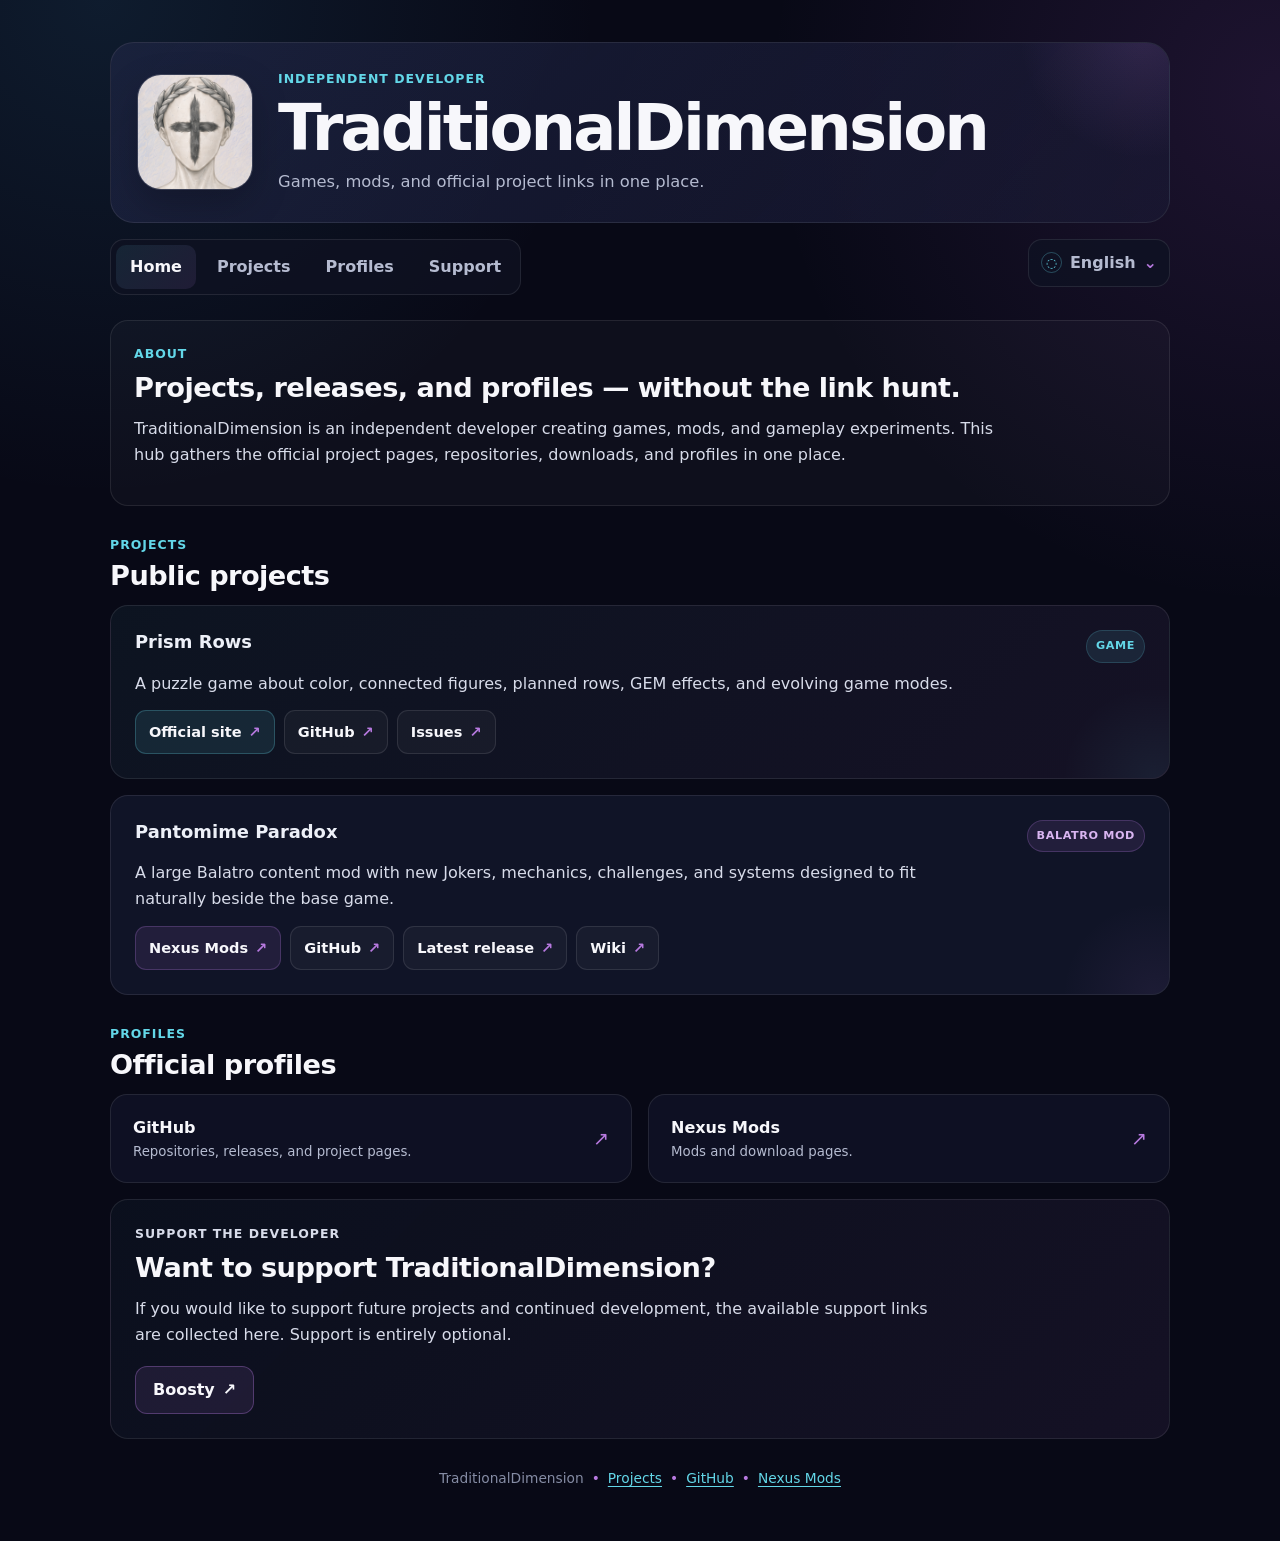
==== index.html @ df68a50c "Add files via upload" ====
<!doctype html>
<html lang="en">
<head>
  <meta charset="utf-8">
  <meta name="viewport" content="width=device-width, initial-scale=1">
  <meta name="description" content="TraditionalDimension — official projects, profiles, and links.">
  <meta name="theme-color" content="#080916">
  <title>TraditionalDimension</title>
  <link rel="canonical" href="https://traditionaldimension.github.io/">
  <link rel="alternate" hreflang="en" href="https://traditionaldimension.github.io/">
  <link rel="alternate" hreflang="de" href="https://traditionaldimension.github.io/index-de.html">
  <link rel="alternate" hreflang="fr" href="https://traditionaldimension.github.io/index-fr.html">
  <link rel="alternate" hreflang="pl" href="https://traditionaldimension.github.io/index-pl.html">
  <link rel="alternate" hreflang="ru" href="https://traditionaldimension.github.io/index-ru.html">
  <link rel="alternate" hreflang="zh-Hans" href="https://traditionaldimension.github.io/index-zh.html">
  <link rel="alternate" hreflang="tr" href="https://traditionaldimension.github.io/index-tr.html">
  <link rel="alternate" hreflang="es" href="https://traditionaldimension.github.io/index-es.html">
  <link rel="alternate" hreflang="pt" href="https://traditionaldimension.github.io/index-pt.html">
  <link rel="alternate" hreflang="x-default" href="https://traditionaldimension.github.io/">
  <meta property="og:title" content="TraditionalDimension">
  <meta property="og:description" content="Games, mods, and official project links in one place.">
  <meta property="og:type" content="website">
  <meta property="og:url" content="https://traditionaldimension.github.io/">
  <meta property="og:image" content="https://traditionaldimension.github.io/traditionaldimension-icon-r2.png">
  <link rel="icon" href="traditionaldimension-icon-r2.png" type="image/png">
  <link rel="apple-touch-icon" href="traditionaldimension-icon-r2.png">
  <link rel="stylesheet" href="styles-r2.css">
</head>
<body>
<main class="shell">
  <header class="hero" id="home">
    <img class="author-icon" src="traditionaldimension-icon-r2.png" alt="TraditionalDimension" width="116" height="116">
    <div class="hero-copy">
      <p class="eyebrow">Independent developer</p>
      <h1>TraditionalDimension</h1>
      <p class="tagline">Games, mods, and official project links in one place.</p>
    </div>
  </header>

  <div class="page-bar">
    <nav class="nav" aria-label="Navigation">
      <a class="nav-link active" href="#home">Home</a>
      <a class="nav-link" href="#projects">Projects</a>
      <a class="nav-link" href="#profiles">Profiles</a>
      <a class="nav-link" href="#support">Support</a>
    </nav>
    <details class="language-menu">
      <summary aria-label="Language"><span class="globe" aria-hidden="true">◌</span>English<span class="menu-chevron" aria-hidden="true">⌄</span></summary>
      <div class="language-popover">
        <a class="current" aria-current="true" href="index.html" hreflang="en">English</a>
        <a href="index-de.html" hreflang="de">Deutsch</a>
        <a href="index-fr.html" hreflang="fr">Français</a>
        <a href="index-pl.html" hreflang="pl">Polski</a>
        <a href="index-ru.html" hreflang="ru">Русский</a>
        <a href="index-zh.html" hreflang="zh-Hans">中文</a>
        <a href="index-tr.html" hreflang="tr">Türkçe</a>
        <a href="index-es.html" hreflang="es">Español</a>
        <a href="index-pt.html" hreflang="pt">Português</a>
      </div>
    </details>
  </div>

  <section class="intro">
    <p class="section-kicker">About</p>
    <h2>Projects, releases, and profiles — without the link hunt.</h2>
    <p>TraditionalDimension is an independent developer creating games, mods, and gameplay experiments. This hub gathers the official project pages, repositories, downloads, and profiles in one place.</p>
  </section>

  <div class="section-head" id="projects">
    <p class="section-kicker">Projects</p>
    <h2>Public projects</h2>
  </div>

  <section class="project-grid" aria-label="Public projects">
    <article class="project-card featured prism-card">
      <div class="project-top">
        <div><h3>Prism Rows</h3></div>
        <span class="project-kind">Game</span>
      </div>
      <p>A puzzle game about color, connected figures, planned rows, GEM effects, and evolving game modes.</p>
      <div class="project-links">
        <a class="project-link primary" href="https://traditionaldimension.github.io/prism-rows/">Official site <span class="ext" aria-hidden="true">↗</span></a>
        <a class="project-link" href="https://github.com/TraditionalDimension/prism-rows">GitHub <span class="ext" aria-hidden="true">↗</span></a>
        <a class="project-link" href="https://github.com/TraditionalDimension/prism-rows/issues">Issues <span class="ext" aria-hidden="true">↗</span></a>
      </div>
    </article>

    <article class="project-card pantomime-card">
      <div class="project-top">
        <div><h3>Pantomime Paradox</h3></div>
        <span class="project-kind violet-kind">Balatro mod</span>
      </div>
      <p>A large Balatro content mod with new Jokers, mechanics, challenges, and systems designed to fit naturally beside the base game.</p>
      <div class="project-links">
        <a class="project-link violet" href="https://www.nexusmods.com/balatro/mods/592">Nexus Mods <span class="ext" aria-hidden="true">↗</span></a>
        <a class="project-link" href="https://github.com/TraditionalDimension/PantomimeParadox">GitHub <span class="ext" aria-hidden="true">↗</span></a>
        <a class="project-link" href="https://github.com/TraditionalDimension/PantomimeParadox/releases/latest">Latest release <span class="ext" aria-hidden="true">↗</span></a>
        <a class="project-link" href="https://balatromods.miraheze.org/wiki/Pantomime_Paradox">Wiki <span class="ext" aria-hidden="true">↗</span></a>
      </div>
    </article>
  </section>

  <div class="section-head" id="profiles">
    <p class="section-kicker">Profiles</p>
    <h2>Official profiles</h2>
  </div>

  <section class="profile-grid" aria-label="Official profiles">
    <a class="link-card" href="https://github.com/TraditionalDimension">
      <span><strong>GitHub</strong><small>Repositories, releases, and project pages.</small></span>
      <span class="link-arrow" aria-hidden="true">↗</span>
    </a>
    <a class="link-card" href="https://www.nexusmods.com/profile/TraditionalDimension">
      <span><strong>Nexus Mods</strong><small>Mods and download pages.</small></span>
      <span class="link-arrow" aria-hidden="true">↗</span>
    </a>
  </section>

  <section class="support-card" id="support">
    <p class="section-kicker">Support the developer</p>
    <h2>Want to support TraditionalDimension?</h2>
    <p>If you would like to support future projects and continued development, the available support links are collected here. Support is entirely optional.</p>
    <div class="support-links">
      <a class="support-button" href="https://boosty.to/traditionaldimension">Boosty <span aria-hidden="true">↗</span></a>
    </div>
  </section>

  <footer>
    <span>TraditionalDimension</span><span class="dot">•</span>
    <a href="#projects">Projects</a><span class="dot">•</span>
    <a href="https://github.com/TraditionalDimension">GitHub</a><span class="dot">•</span>
    <a href="https://www.nexusmods.com/profile/TraditionalDimension">Nexus Mods</a>
  </footer>
</main>
</body>
</html>
---- styles-r2.css ----
:root {
  color-scheme: dark;
  --bg: #080916;
  --surface: rgba(20, 24, 46, 0.78);
  --surface-strong: rgba(25, 30, 57, 0.94);
  --text: #f7f7fb;
  --muted: #b5bbd0;
  --line: rgba(255, 255, 255, 0.09);
  --cyan: #63d7e8;
  --violet: #b779df;
  --cyan-soft: rgba(99, 215, 232, 0.10);
  --violet-soft: rgba(183, 121, 223, 0.11);
}
* { box-sizing: border-box; }
html { scroll-behavior: smooth; scroll-padding-top: 16px; }
body {
  margin: 0;
  min-height: 100vh;
  color: var(--text);
  background:
    radial-gradient(circle at 8% 0%, rgba(59, 155, 208, 0.13), transparent 31rem),
    radial-gradient(circle at 100% 6%, rgba(163, 82, 205, 0.14), transparent 32rem),
    var(--bg);
  font: 16px/1.62 -apple-system, BlinkMacSystemFont, "Segoe UI", Inter, system-ui, sans-serif;
  -webkit-font-smoothing: antialiased;
}
a { -webkit-tap-highlight-color: transparent; }
.shell { width: min(1060px, calc(100% - 36px)); margin: 0 auto; padding: 42px 0 52px; }
.hero {
  display: flex; align-items: center; gap: 25px; padding: 26px;
  border: 1px solid var(--line); border-radius: 24px;
  background: linear-gradient(135deg, var(--surface-strong), rgba(18, 20, 42, 0.76));
  overflow: hidden; position: relative;
}
.hero::before {
  content: ""; position: absolute; inset: 0; pointer-events: none;
  background: linear-gradient(115deg, rgba(99,215,232,.025), transparent 43%, rgba(183,121,223,.035));
}
.hero::after {
  content: ""; position: absolute; width: 260px; height: 260px; right: -105px; top: -140px;
  border-radius: 50%; background: radial-gradient(circle, rgba(183,121,223,.15), transparent 68%); pointer-events: none;
}
.author-icon {
  position: relative; z-index: 1; flex: 0 0 auto; width: 116px; height: 116px;
  border-radius: 24px; object-fit: cover; border: 1px solid rgba(255,255,255,.14);
  box-shadow: 0 14px 36px rgba(0,0,0,.22);
}
.hero-copy { min-width: 0; position: relative; z-index: 1; }
.eyebrow, .section-kicker { margin: 0 0 7px; color: var(--cyan); font-size: .78rem; font-weight: 760; letter-spacing: .08em; text-transform: uppercase; }
h1,h2,h3,p { margin-top: 0; }
h1 { margin-bottom: 8px; font-size: clamp(2.25rem, 7vw, 4rem); line-height: 1.02; letter-spacing: -.045em; }
h2 { margin-bottom: 12px; font-size: clamp(1.35rem, 3vw, 1.7rem); line-height: 1.22; letter-spacing: -.02em; }
h3 { margin: 0 0 8px; font-size: 1.12rem; line-height: 1.3; color: #edf0f8; }
p { margin-bottom: 14px; }
.tagline { margin: 0; color: var(--muted); font-size: 1.02rem; max-width: 700px; }
.page-bar { display: flex; align-items: flex-start; justify-content: space-between; gap: 14px; margin: 16px 0 25px; position: relative; z-index: 20; }
.nav { display: flex; gap: 7px; margin: 0; padding: 5px; width: max-content; max-width: 100%; border: 1px solid var(--line); border-radius: 14px; background: rgba(15, 18, 35, .74); }
.nav-link { padding: 9px 14px; border-radius: 10px; color: var(--muted); text-decoration: none; font-weight: 650; white-space: nowrap; transition: color .15s ease, background .15s ease; }
.nav-link:hover { color: var(--text); background: rgba(255,255,255,.05); }
.nav-link.active { color: var(--text); background: linear-gradient(135deg,var(--cyan-soft),var(--violet-soft)); }
.language-menu { position: relative; flex: 0 0 auto; }
.language-menu > summary { list-style: none; display: flex; align-items: center; gap: 8px; min-height: 48px; padding: 5px 12px; border: 1px solid var(--line); border-radius: 14px; color: var(--muted); background: rgba(15,18,35,.78); font-weight: 680; cursor: pointer; user-select: none; }
.language-menu > summary::-webkit-details-marker { display: none; }
.language-menu > summary:hover, .language-menu[open] > summary { color: var(--text); border-color: rgba(99,215,232,.20); background: rgba(18,22,42,.94); }
.globe { display: grid; place-items: center; width: 21px; height: 21px; border: 1px solid rgba(99,215,232,.30); border-radius: 50%; color: var(--cyan); font-size: .8rem; }
.menu-chevron { color: var(--violet); transition: transform .15s ease; }
.language-menu[open] .menu-chevron { transform: rotate(180deg); }
.language-popover { position: absolute; right: 0; top: calc(100% + 7px); width: max-content; min-width: 220px; display: grid; grid-template-columns: repeat(2,minmax(0,1fr)); gap: 3px; padding: 7px; border: 1px solid rgba(255,255,255,.11); border-radius: 14px; background: rgba(14,17,33,.985); box-shadow: 0 18px 45px rgba(0,0,0,.34); }
.language-popover a { display: block; min-width: 96px; padding: 9px 11px; border-radius: 9px; color: var(--muted); text-decoration: none; font-weight: 620; }
.language-popover a:hover { color: var(--text); background: rgba(255,255,255,.055); }
.language-popover a.current { color: var(--cyan); background: var(--cyan-soft); }
.intro { margin-bottom: 18px; padding: 23px; border: 1px solid var(--line); border-radius: 18px; background: rgba(255,255,255,.027); }
.intro p:not(.section-kicker) { color: #d8dcea; max-width: 860px; }
.section-head { margin: 29px 0 13px; }
.section-head p { margin-bottom: 4px; }
.section-head h2 { margin-bottom: 0; }
.project-grid { display: grid; grid-template-columns: 1fr; gap: 16px; }
.project-card { min-width: 0; padding: 24px; border: 1px solid var(--line); border-radius: 18px; background: var(--surface); display: flex; flex-direction: column; position: relative; overflow: hidden; }
.project-card::after { content: ""; position: absolute; inset: auto -80px -95px auto; width: 190px; height: 190px; border-radius: 50%; background: radial-gradient(circle, rgba(99,215,232,.07), transparent 68%); pointer-events: none; }
.project-card.featured { background: linear-gradient(135deg, rgba(99,215,232,.055), rgba(183,121,223,.075)); }
.pantomime-card::after { background: radial-gradient(circle, rgba(183,121,223,.075), transparent 68%); }
.project-top { display: flex; align-items: flex-start; justify-content: space-between; gap: 16px; margin-bottom: 8px; }
.project-kind { flex: 0 0 auto; padding: 6px 9px; border: 1px solid rgba(99,215,232,.18); border-radius: 999px; color: var(--cyan); background: var(--cyan-soft); font-size: .70rem; font-weight: 800; letter-spacing: .055em; text-transform: uppercase; }
.project-kind.violet-kind { color: #d9b5f1; border-color: rgba(183,121,223,.24); background: var(--violet-soft); }
.project-card p { color: #d8dcea; max-width: 820px; flex: 1; }
.project-links { display: flex; flex-wrap: wrap; gap: 9px; position: relative; z-index: 1; }
.project-link { display: inline-flex; align-items: center; gap: 7px; padding: 9px 13px; border: 1px solid rgba(255,255,255,.10); border-radius: 11px; color: var(--text); background: rgba(255,255,255,.035); text-decoration: none; font-weight: 680; font-size: .91rem; transition: border-color .15s ease, background .15s ease, transform .15s ease; }
.project-link:hover { transform: translateY(-1px); border-color: rgba(99,215,232,.23); background: var(--cyan-soft); }
.project-link.primary { border-color: rgba(99,215,232,.25); background: var(--cyan-soft); }
.project-link.violet { border-color: rgba(183,121,223,.25); background: var(--violet-soft); }
.ext { color: var(--violet); }
.profile-grid { display: grid; grid-template-columns: repeat(2,minmax(0,1fr)); gap: 16px; }
.link-card { display: flex; align-items: center; justify-content: space-between; gap: 18px; min-width: 0; padding: 20px 22px; border: 1px solid var(--line); border-radius: 17px; color: var(--text); background: rgba(18,22,42,.68); text-decoration: none; transition: border-color .15s ease, background .15s ease, transform .15s ease; }
.link-card:hover { transform: translateY(-1px); border-color: rgba(99,215,232,.22); background: rgba(99,215,232,.055); }
.link-card strong { display: block; }
.link-card small { display: block; margin-top: 2px; color: var(--muted); line-height: 1.4; }
.link-arrow { flex: 0 0 auto; color: var(--violet); font-size: 1.2rem; }
.support-card { margin-top: 16px; padding: 24px; border: 1px solid var(--line); border-radius: 18px; background: linear-gradient(135deg, rgba(99,215,232,.035), rgba(183,121,223,.075)); }
.support-card p { color: #d8dcea; max-width: 820px; }
.support-links { display: flex; flex-wrap: wrap; gap: 10px; }
.support-button { display: inline-flex; align-items: center; gap: 8px; margin-top: 4px; padding: 10px 17px; border: 1px solid rgba(183,121,223,.34); border-radius: 12px; color: var(--text); background: var(--violet-soft); text-decoration: none; font-weight: 700; transition: background .15s ease, transform .15s ease; }
.support-button:hover { transform: translateY(-1px); background: rgba(183,121,223,.18); }
footer { display: flex; flex-wrap: wrap; gap: 8px; align-items: center; justify-content: center; padding-top: 28px; color: #858ca4; font-size: .86rem; }
footer a { color: var(--cyan); text-underline-offset: 3px; }
.dot { color: var(--violet); }
:focus-visible { outline: 2px solid var(--cyan); outline-offset: 3px; }
@media (max-width: 760px) {
  .profile-grid { grid-template-columns: 1fr; }
  .page-bar { align-items: stretch; }
}
@media (max-width: 600px) {
  .shell { width: min(100% - 20px,1060px); padding-top: 16px; }
  .hero { gap: 16px; padding: 18px; border-radius: 18px; align-items: flex-start; }
  .author-icon { width: 76px; height: 76px; border-radius: 17px; }
  h1 { font-size: clamp(2rem,10vw,3rem); }
  .eyebrow { font-size: .67rem; }
  .tagline { font-size: .88rem; }
  .page-bar { gap: 8px; flex-direction: column; }
  .page-bar .nav { order: 1; width: 100%; overflow-x: auto; }
  .nav-link { flex: 1 0 auto; text-align: center; padding-inline: 10px; }
  .language-menu { order: 0; align-self: flex-end; }
  .language-menu > summary { min-height: 42px; }
  .language-popover { grid-template-columns: 1fr; min-width: 170px; max-height: min(65vh, 430px); overflow-y: auto; }
  .intro, .project-card, .support-card { padding: 18px; }
  .project-top { flex-direction: column; gap: 8px; }
}
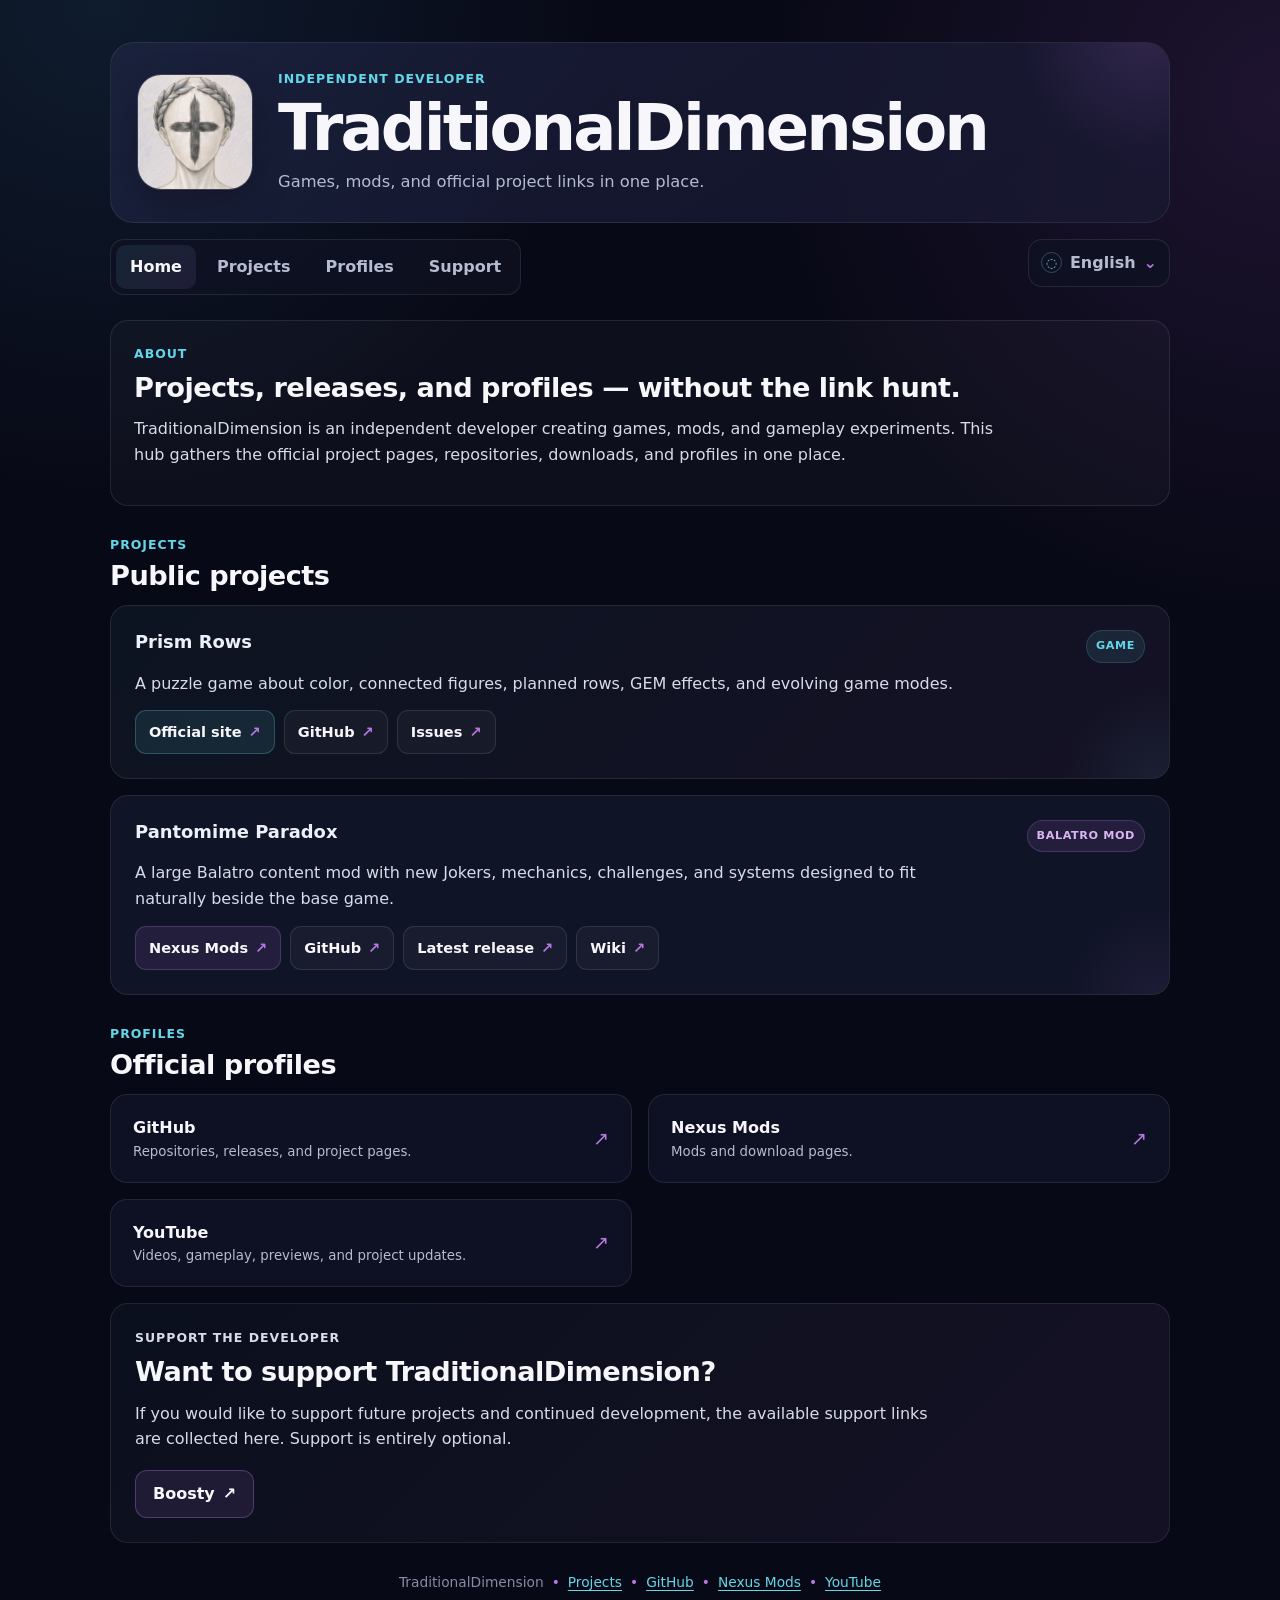
==== commit 98ec1c64: "Add files via upload" ====
--- a/index.html
+++ b/index.html
@@ -114,6 +114,10 @@
       <span><strong>Nexus Mods</strong><small>Mods and download pages.</small></span>
       <span class="link-arrow" aria-hidden="true">↗</span>
     </a>
+    <a class="link-card" href="https://www.youtube.com/@TraditionalDimension">
+      <span><strong>YouTube</strong><small>Videos, gameplay, previews, and project updates.</small></span>
+      <span class="link-arrow" aria-hidden="true">↗</span>
+    </a>
   </section>
 
   <section class="support-card" id="support">
@@ -129,7 +133,8 @@
     <span>TraditionalDimension</span><span class="dot">•</span>
     <a href="#projects">Projects</a><span class="dot">•</span>
     <a href="https://github.com/TraditionalDimension">GitHub</a><span class="dot">•</span>
-    <a href="https://www.nexusmods.com/profile/TraditionalDimension">Nexus Mods</a>
+    <a href="https://www.nexusmods.com/profile/TraditionalDimension">Nexus Mods</a><span class="dot">•</span>
+    <a href="https://www.youtube.com/@TraditionalDimension">YouTube</a>
   </footer>
 </main>
 </body>
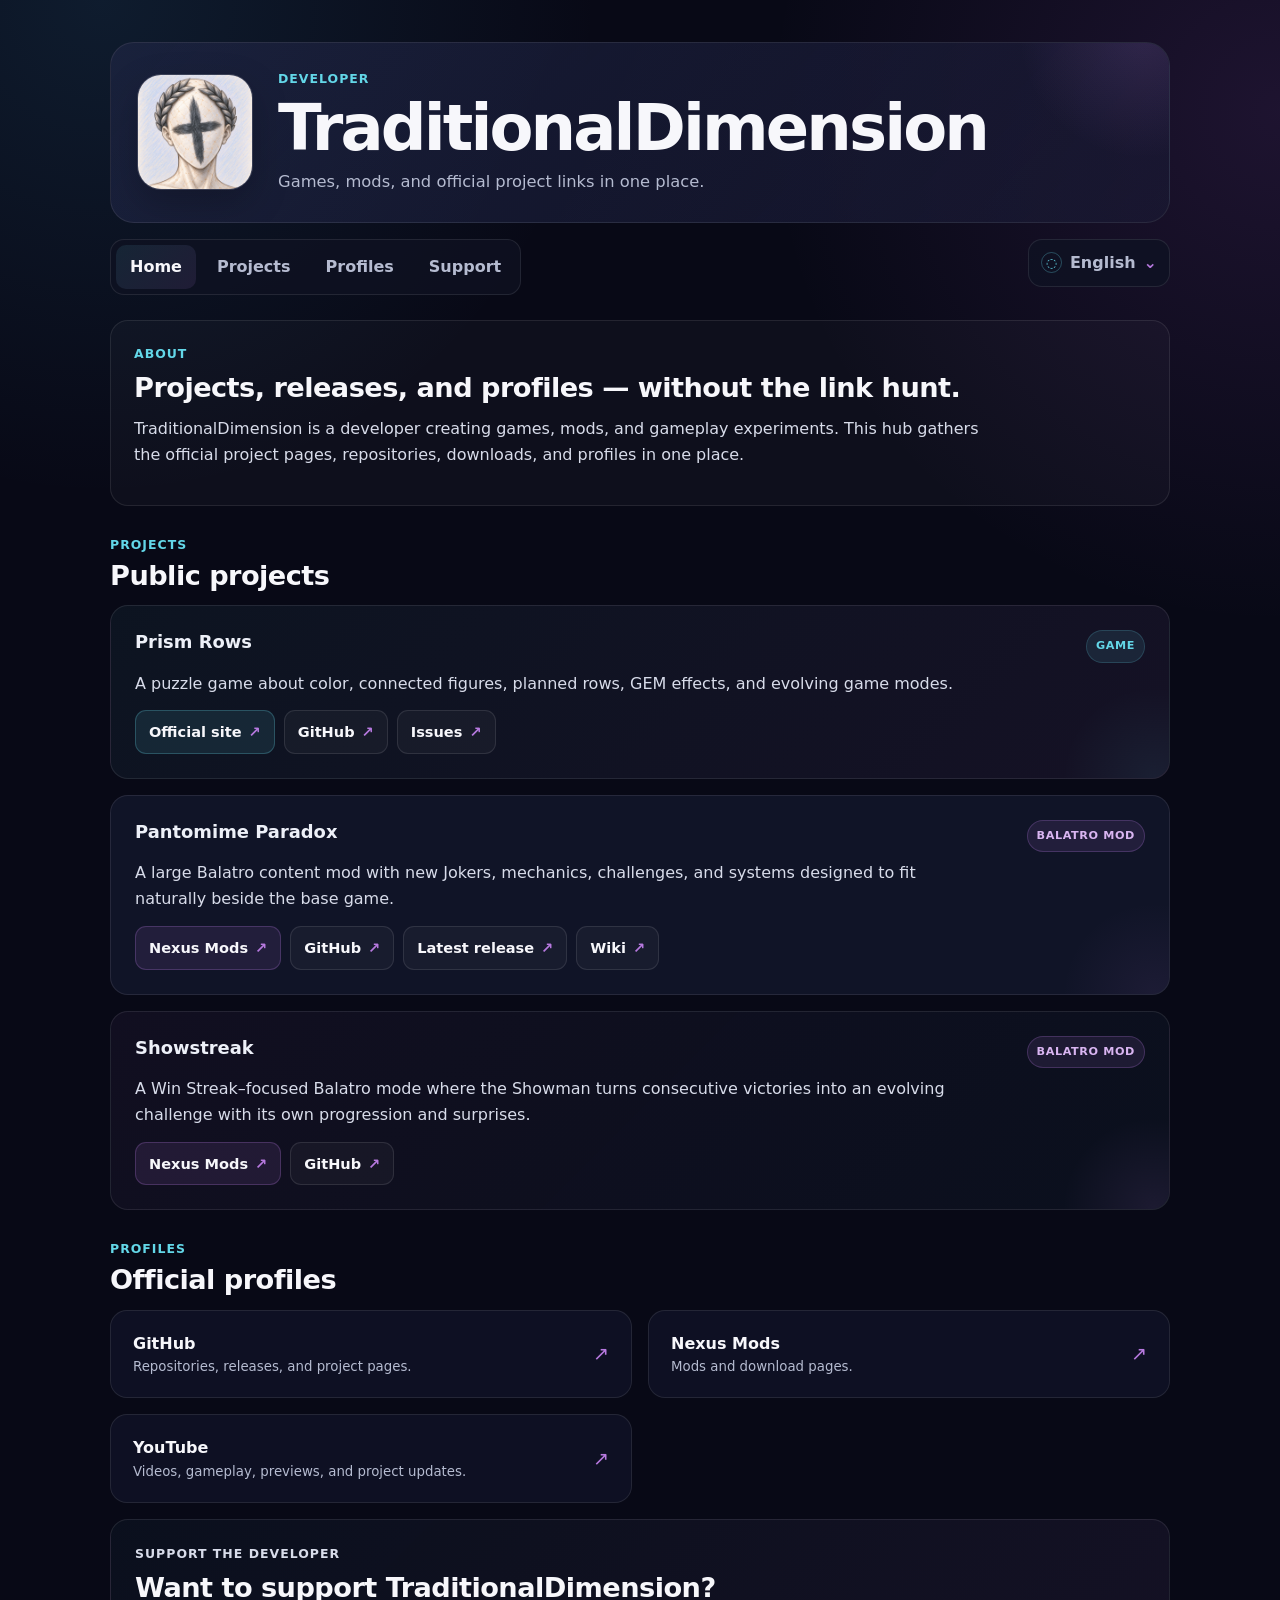
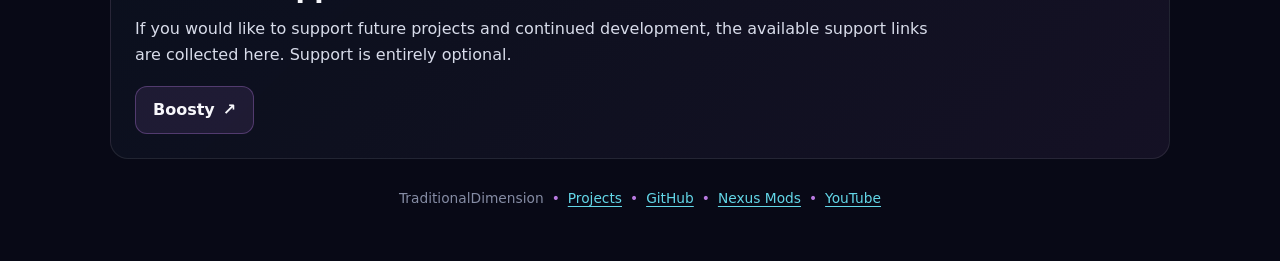
==== commit 7cf3347c: "Add files via upload" ====
--- a/index.html
+++ b/index.html
@@ -21,22 +21,21 @@
   <meta property="og:description" content="Games, mods, and official project links in one place.">
   <meta property="og:type" content="website">
   <meta property="og:url" content="https://traditionaldimension.github.io/">
-  <meta property="og:image" content="https://traditionaldimension.github.io/traditionaldimension-icon-r2.png">
-  <link rel="icon" href="traditionaldimension-icon-r2.png" type="image/png">
-  <link rel="apple-touch-icon" href="traditionaldimension-icon-r2.png">
-  <link rel="stylesheet" href="styles-r2.css">
+  <meta property="og:image" content="https://traditionaldimension.github.io/traditionaldimension-icon-r3.png">
+  <link rel="icon" href="traditionaldimension-icon-r3.png" type="image/png">
+  <link rel="apple-touch-icon" href="traditionaldimension-icon-r3.png">
+  <link rel="stylesheet" href="styles-r3.css">
 </head>
 <body>
 <main class="shell">
   <header class="hero" id="home">
-    <img class="author-icon" src="traditionaldimension-icon-r2.png" alt="TraditionalDimension" width="116" height="116">
+    <img class="author-icon" src="traditionaldimension-icon-r3.png" alt="TraditionalDimension" width="116" height="116">
     <div class="hero-copy">
-      <p class="eyebrow">Independent developer</p>
+      <p class="eyebrow">Developer</p>
       <h1>TraditionalDimension</h1>
       <p class="tagline">Games, mods, and official project links in one place.</p>
     </div>
   </header>
-
   <div class="page-bar">
     <nav class="nav" aria-label="Navigation">
       <a class="nav-link active" href="#home">Home</a>
@@ -59,18 +58,16 @@
       </div>
     </details>
   </div>
-
   <section class="intro">
     <p class="section-kicker">About</p>
     <h2>Projects, releases, and profiles — without the link hunt.</h2>
-    <p>TraditionalDimension is an independent developer creating games, mods, and gameplay experiments. This hub gathers the official project pages, repositories, downloads, and profiles in one place.</p>
+    <p>TraditionalDimension is a developer creating games, mods, and gameplay experiments. This hub gathers the official project pages, repositories, downloads, and profiles in one place.</p>
   </section>
 
   <div class="section-head" id="projects">
     <p class="section-kicker">Projects</p>
     <h2>Public projects</h2>
   </div>
-
   <section class="project-grid" aria-label="Public projects">
     <article class="project-card featured prism-card">
       <div class="project-top">
@@ -98,13 +95,24 @@
         <a class="project-link" href="https://balatromods.miraheze.org/wiki/Pantomime_Paradox">Wiki <span class="ext" aria-hidden="true">↗</span></a>
       </div>
     </article>
+
+    <article class="project-card showstreak-card">
+      <div class="project-top">
+        <div><h3>Showstreak</h3></div>
+        <span class="project-kind violet-kind">Balatro mod</span>
+      </div>
+      <p>A Win Streak–focused Balatro mode where the Showman turns consecutive victories into an evolving challenge with its own progression and surprises.</p>
+      <div class="project-links">
+        <a class="project-link violet" href="https://www.nexusmods.com/balatro/mods/947">Nexus Mods <span class="ext" aria-hidden="true">↗</span></a>
+        <a class="project-link" href="https://github.com/TraditionalDimension/Showstreak">GitHub <span class="ext" aria-hidden="true">↗</span></a>
+      </div>
+    </article>
   </section>
 
   <div class="section-head" id="profiles">
     <p class="section-kicker">Profiles</p>
     <h2>Official profiles</h2>
   </div>
-
   <section class="profile-grid" aria-label="Official profiles">
     <a class="link-card" href="https://github.com/TraditionalDimension">
       <span><strong>GitHub</strong><small>Repositories, releases, and project pages.</small></span>
--- a/styles-r3.css
+++ b/styles-r3.css
@@ -0,0 +1,133 @@
+:root {
+  color-scheme: dark;
+  --bg: #080916;
+  --surface: rgba(20, 24, 46, 0.78);
+  --surface-strong: rgba(25, 30, 57, 0.94);
+  --text: #f7f7fb;
+  --muted: #b5bbd0;
+  --line: rgba(255, 255, 255, 0.09);
+  --cyan: #63d7e8;
+  --violet: #b779df;
+  --cyan-soft: rgba(99, 215, 232, 0.10);
+  --violet-soft: rgba(183, 121, 223, 0.11);
+}
+* { box-sizing: border-box; }
+html { scroll-behavior: smooth; scroll-padding-top: 16px; }
+body {
+  margin: 0;
+  min-height: 100vh;
+  color: var(--text);
+  background:
+    radial-gradient(circle at 8% 0%, rgba(59, 155, 208, 0.13), transparent 31rem),
+    radial-gradient(circle at 100% 6%, rgba(163, 82, 205, 0.14), transparent 32rem),
+    var(--bg);
+  font: 16px/1.62 -apple-system, BlinkMacSystemFont, "Segoe UI", Inter, system-ui, sans-serif;
+  -webkit-font-smoothing: antialiased;
+}
+a { -webkit-tap-highlight-color: transparent; }
+.shell { width: min(1060px, calc(100% - 36px)); margin: 0 auto; padding: 42px 0 52px; }
+.hero {
+  display: flex; align-items: center; gap: 25px; padding: 26px;
+  border: 1px solid var(--line); border-radius: 24px;
+  background: linear-gradient(135deg, var(--surface-strong), rgba(18, 20, 42, 0.76));
+  overflow: hidden; position: relative;
+}
+.hero::before {
+  content: ""; position: absolute; inset: 0; pointer-events: none;
+  background: linear-gradient(115deg, rgba(99,215,232,.025), transparent 43%, rgba(183,121,223,.035));
+}
+.hero::after {
+  content: ""; position: absolute; width: 260px; height: 260px; right: -105px; top: -140px;
+  border-radius: 50%; background: radial-gradient(circle, rgba(183,121,223,.15), transparent 68%); pointer-events: none;
+}
+.author-icon {
+  position: relative; z-index: 1; flex: 0 0 auto; width: 116px; height: 116px;
+  border-radius: 24px; object-fit: cover; border: 1px solid rgba(255,255,255,.14);
+  box-shadow: 0 14px 36px rgba(0,0,0,.22);
+}
+.hero-copy { min-width: 0; position: relative; z-index: 1; }
+.eyebrow, .section-kicker { margin: 0 0 7px; color: var(--cyan); font-size: .78rem; font-weight: 760; letter-spacing: .08em; text-transform: uppercase; }
+h1,h2,h3,p { margin-top: 0; }
+h1 { margin-bottom: 8px; font-size: clamp(2.25rem, 7vw, 4rem); line-height: 1.02; letter-spacing: -.045em; }
+h2 { margin-bottom: 12px; font-size: clamp(1.35rem, 3vw, 1.7rem); line-height: 1.22; letter-spacing: -.02em; }
+h3 { margin: 0 0 8px; font-size: 1.12rem; line-height: 1.3; color: #edf0f8; }
+p { margin-bottom: 14px; }
+.tagline { margin: 0; color: var(--muted); font-size: 1.02rem; max-width: 700px; }
+.page-bar { display: flex; align-items: flex-start; justify-content: space-between; gap: 14px; margin: 16px 0 25px; position: relative; z-index: 20; }
+.nav { display: flex; gap: 7px; margin: 0; padding: 5px; width: max-content; max-width: 100%; border: 1px solid var(--line); border-radius: 14px; background: rgba(15, 18, 35, .74); }
+.nav-link { padding: 9px 14px; border-radius: 10px; color: var(--muted); text-decoration: none; font-weight: 650; white-space: nowrap; transition: color .15s ease, background .15s ease; }
+.nav-link:hover { color: var(--text); background: rgba(255,255,255,.05); }
+.nav-link.active { color: var(--text); background: linear-gradient(135deg,var(--cyan-soft),var(--violet-soft)); }
+.language-menu { position: relative; flex: 0 0 auto; }
+.language-menu > summary { list-style: none; display: flex; align-items: center; gap: 8px; min-height: 48px; padding: 5px 12px; border: 1px solid var(--line); border-radius: 14px; color: var(--muted); background: rgba(15,18,35,.78); font-weight: 680; cursor: pointer; user-select: none; }
+.language-menu > summary::-webkit-details-marker { display: none; }
+.language-menu > summary:hover, .language-menu[open] > summary { color: var(--text); border-color: rgba(99,215,232,.20); background: rgba(18,22,42,.94); }
+.globe { display: grid; place-items: center; width: 21px; height: 21px; border: 1px solid rgba(99,215,232,.30); border-radius: 50%; color: var(--cyan); font-size: .8rem; }
+.menu-chevron { color: var(--violet); transition: transform .15s ease; }
+.language-menu[open] .menu-chevron { transform: rotate(180deg); }
+.language-popover { position: absolute; right: 0; top: calc(100% + 7px); width: max-content; min-width: 220px; display: grid; grid-template-columns: repeat(2,minmax(0,1fr)); gap: 3px; padding: 7px; border: 1px solid rgba(255,255,255,.11); border-radius: 14px; background: rgba(14,17,33,.985); box-shadow: 0 18px 45px rgba(0,0,0,.34); }
+.language-popover a { display: block; min-width: 96px; padding: 9px 11px; border-radius: 9px; color: var(--muted); text-decoration: none; font-weight: 620; }
+.language-popover a:hover { color: var(--text); background: rgba(255,255,255,.055); }
+.language-popover a.current { color: var(--cyan); background: var(--cyan-soft); }
+.intro { margin-bottom: 18px; padding: 23px; border: 1px solid var(--line); border-radius: 18px; background: rgba(255,255,255,.027); }
+.intro p:not(.section-kicker) { color: #d8dcea; max-width: 860px; }
+.section-head { margin: 29px 0 13px; }
+.section-head p { margin-bottom: 4px; }
+.section-head h2 { margin-bottom: 0; }
+.project-grid { display: grid; grid-template-columns: 1fr; gap: 16px; }
+.project-card { min-width: 0; padding: 24px; border: 1px solid var(--line); border-radius: 18px; background: var(--surface); display: flex; flex-direction: column; position: relative; overflow: hidden; }
+.project-card::after { content: ""; position: absolute; inset: auto -80px -95px auto; width: 190px; height: 190px; border-radius: 50%; background: radial-gradient(circle, rgba(99,215,232,.07), transparent 68%); pointer-events: none; }
+.project-card.featured { background: linear-gradient(135deg, rgba(99,215,232,.055), rgba(183,121,223,.075)); }
+.pantomime-card::after { background: radial-gradient(circle, rgba(183,121,223,.075), transparent 68%); }
+.showstreak-card { background: linear-gradient(135deg, rgba(183,121,223,.055), rgba(99,215,232,.035)); }
+.showstreak-card::after { background: radial-gradient(circle, rgba(183,121,223,.10), transparent 68%); }
+.project-top { display: flex; align-items: flex-start; justify-content: space-between; gap: 16px; margin-bottom: 8px; }
+.project-kind { flex: 0 0 auto; padding: 6px 9px; border: 1px solid rgba(99,215,232,.18); border-radius: 999px; color: var(--cyan); background: var(--cyan-soft); font-size: .70rem; font-weight: 800; letter-spacing: .055em; text-transform: uppercase; }
+.project-kind.violet-kind { color: #d9b5f1; border-color: rgba(183,121,223,.24); background: var(--violet-soft); }
+.project-card p { color: #d8dcea; max-width: 820px; flex: 1; }
+.project-links { display: flex; flex-wrap: wrap; gap: 9px; position: relative; z-index: 1; }
+.project-link { display: inline-flex; align-items: center; gap: 7px; padding: 9px 13px; border: 1px solid rgba(255,255,255,.10); border-radius: 11px; color: var(--text); background: rgba(255,255,255,.035); text-decoration: none; font-weight: 680; font-size: .91rem; transition: border-color .15s ease, background .15s ease, transform .15s ease; }
+.project-link:hover { transform: translateY(-1px); border-color: rgba(99,215,232,.23); background: var(--cyan-soft); }
+.project-link.primary { border-color: rgba(99,215,232,.25); background: var(--cyan-soft); }
+.project-link.violet { border-color: rgba(183,121,223,.25); background: var(--violet-soft); }
+.ext { color: var(--violet); }
+.profile-grid { display: grid; grid-template-columns: repeat(2,minmax(0,1fr)); gap: 16px; }
+.link-card { display: flex; align-items: center; justify-content: space-between; gap: 18px; min-width: 0; padding: 20px 22px; border: 1px solid var(--line); border-radius: 17px; color: var(--text); background: rgba(18,22,42,.68); text-decoration: none; transition: border-color .15s ease, background .15s ease, transform .15s ease; }
+.link-card:hover { transform: translateY(-1px); border-color: rgba(99,215,232,.22); background: rgba(99,215,232,.055); }
+.link-card strong { display: block; }
+.link-card small { display: block; margin-top: 2px; color: var(--muted); line-height: 1.4; }
+.link-arrow { flex: 0 0 auto; color: var(--violet); font-size: 1.2rem; }
+.support-card { margin-top: 16px; padding: 24px; border: 1px solid var(--line); border-radius: 18px; background: linear-gradient(135deg, rgba(99,215,232,.035), rgba(183,121,223,.075)); }
+.support-card p { color: #d8dcea; max-width: 820px; }
+.support-links { display: flex; flex-wrap: wrap; gap: 10px; }
+.support-button { display: inline-flex; align-items: center; gap: 8px; margin-top: 4px; padding: 10px 17px; border: 1px solid rgba(183,121,223,.34); border-radius: 12px; color: var(--text); background: var(--violet-soft); text-decoration: none; font-weight: 700; transition: background .15s ease, transform .15s ease; }
+.support-button:hover { transform: translateY(-1px); background: rgba(183,121,223,.18); }
+footer { display: flex; flex-wrap: wrap; gap: 8px; align-items: center; justify-content: center; padding-top: 28px; color: #858ca4; font-size: .86rem; }
+footer a { color: var(--cyan); text-underline-offset: 3px; }
+.dot { color: var(--violet); }
+:focus-visible { outline: 2px solid var(--cyan); outline-offset: 3px; }
+@media (max-width: 760px) {
+  .profile-grid { grid-template-columns: 1fr; }
+  .page-bar { align-items: stretch; }
+}
+@media (max-width: 600px) {
+  .shell { width: min(100% - 22px, 1060px); padding: 20px 0 34px; }
+  .hero { align-items: flex-start; gap: 15px; padding: 18px; border-radius: 20px; }
+  .author-icon { width: 78px; height: 78px; border-radius: 18px; }
+  h1 { font-size: clamp(1.7rem, 10vw, 2.45rem); }
+  .tagline { font-size: .94rem; }
+  .page-bar { flex-direction: column; }
+  .nav { width: 100%; overflow-x: auto; }
+  .nav-link { padding: 8px 11px; }
+  .language-menu { align-self: flex-end; }
+  .language-popover { right: 0; }
+  .intro, .project-card, .support-card { padding: 18px; }
+  .project-top { gap: 10px; }
+  .project-kind { font-size: .64rem; }
+}
+@media (max-width: 420px) {
+  .hero { display: grid; grid-template-columns: auto 1fr; }
+  .hero-copy { align-self: center; }
+  .tagline { grid-column: 1 / -1; }
+  .language-popover { min-width: 208px; }
+}
